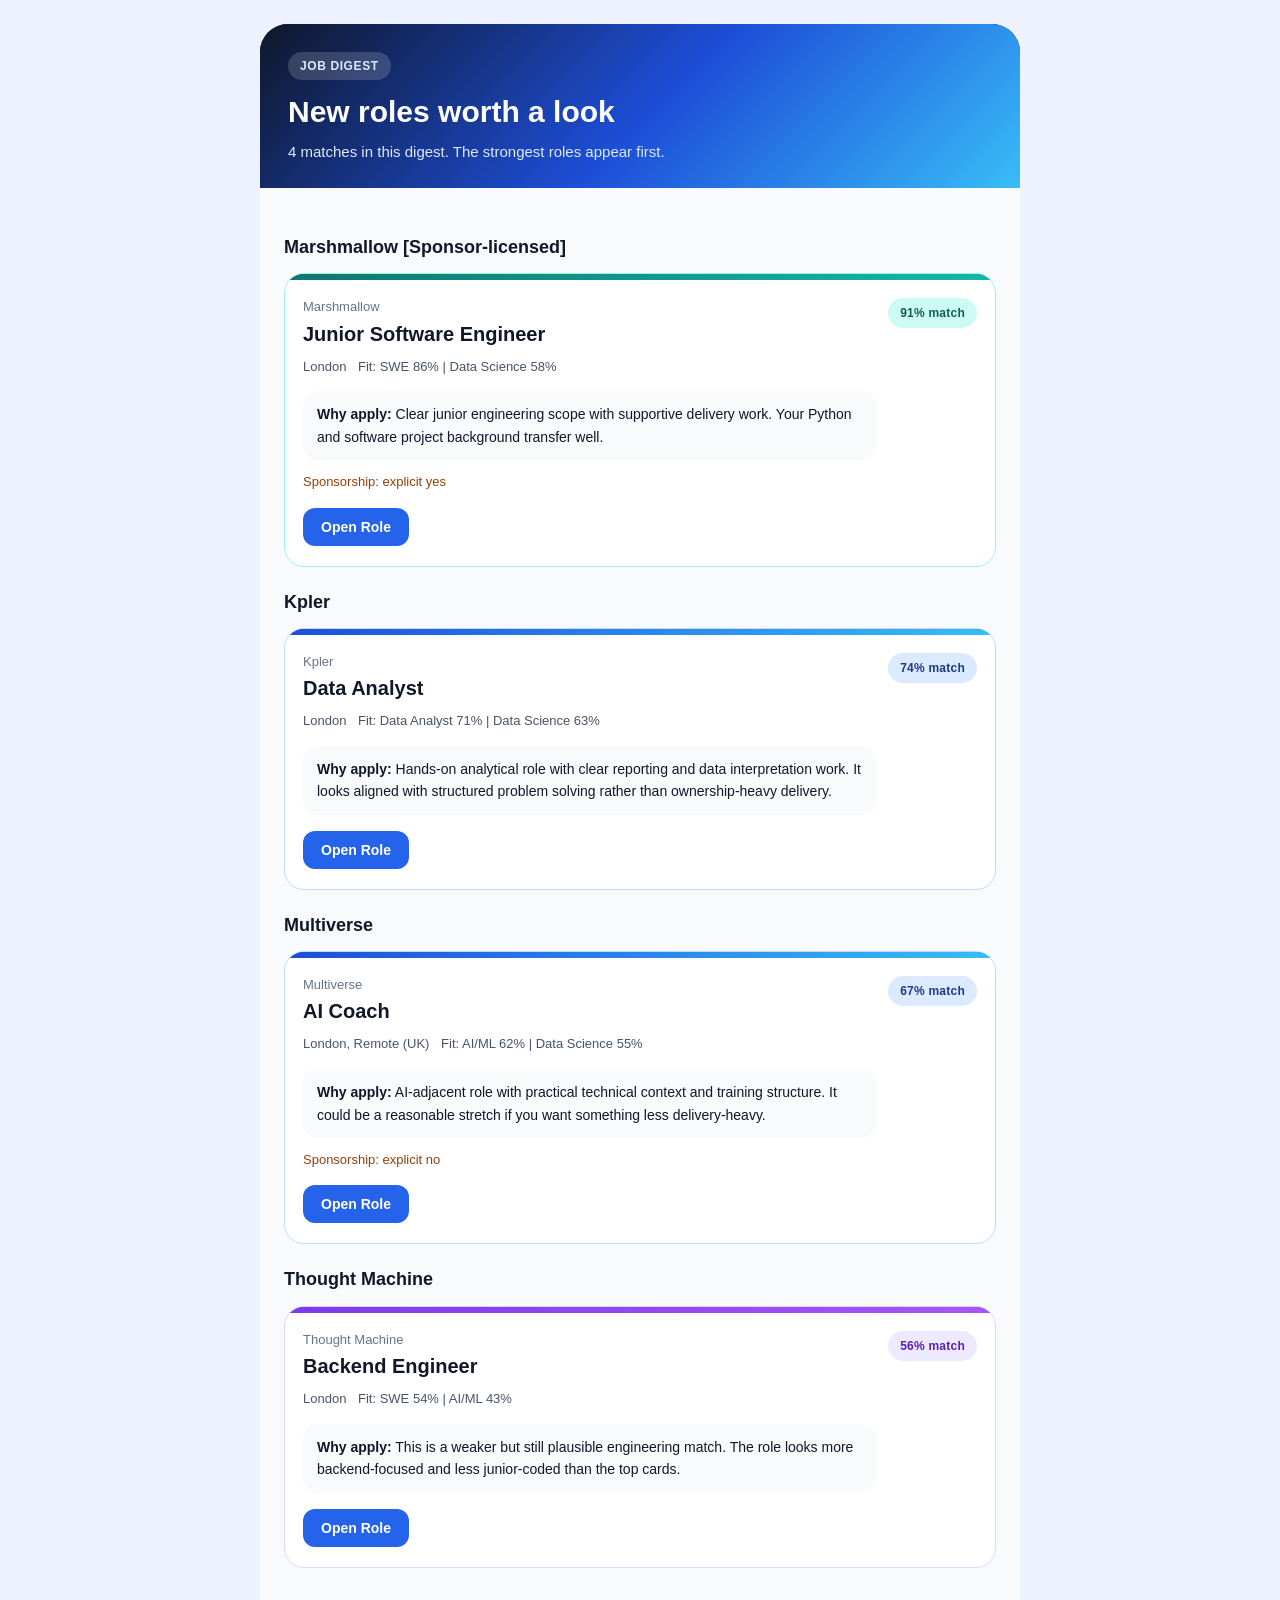
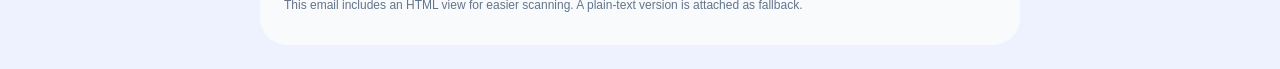
==== examples/digest_preview.html @ d687bc4c "Add local digest preview script and sample output" ====
<!DOCTYPE html><html lang="en"><body style="margin:0;padding:0;background:#eef2ff;font-family:Segoe UI,Arial,sans-serif;"><table role="presentation" width="100%" cellpadding="0" cellspacing="0" border="0" style="background:#eef2ff;"><tr><td align="center" style="padding:24px 12px;"><table role="presentation" width="100%" cellpadding="0" cellspacing="0" border="0" style="max-width:760px;background:#ffffff;border-radius:28px;overflow:hidden;"><tr><td style="padding:0;"><div style="padding:28px 28px 24px 28px;background:#0f172a;background-image:linear-gradient(135deg, #0f172a 0%, #1d4ed8 52%, #38bdf8 100%);"><div style="display:inline-block;padding:7px 12px;border-radius:999px;background:rgba(255,255,255,0.16);color:#dbeafe;font-size:12px;font-weight:700;letter-spacing:0.05em;text-transform:uppercase;">Job Digest</div><div style="margin-top:14px;font-size:30px;line-height:1.2;color:#ffffff;font-weight:800;">New roles worth a look</div><div style="margin-top:10px;font-size:15px;line-height:1.6;color:#dbeafe;">4 matches in this digest. The strongest roles appear first.</div></div></td></tr><tr><td style="padding:24px 24px 30px 24px;background:#f8fafc;"><div style="margin-top:24px;"><div style="font-size:18px;line-height:1.3;color:#0f172a;font-weight:800;">Marshmallow [Sponsor-licensed]</div><div style="margin-top:14px;background:#ffffff;border:1px solid #99f6e4;border-radius:20px;overflow:hidden;"><div style="height:6px;background:#0f766e;background-image:linear-gradient(135deg, #0f766e 0%, #14b8a6 100%);"></div><div style="padding:18px 18px 20px 18px;"><table role="presentation" width="100%" cellpadding="0" cellspacing="0" border="0"><tr><td style="vertical-align:top;padding-right:12px;"><div style="font-size:13px;color:#64748b;line-height:1.4;">Marshmallow</div><div style="margin-top:4px;font-size:20px;line-height:1.3;color:#0f172a;font-weight:700;">Junior Software Engineer</div><div style="margin-top:10px;color:#475569;font-size:13px;line-height:1.6;"><span style="display:inline-block;margin-right:8px;">London</span> <span style="display:inline-block;">Fit: SWE 86% | Data Science 58%</span></div><div style="margin-top:14px;padding:12px 14px;border-radius:14px;background:#f8fafc;color:#0f172a;font-size:14px;line-height:1.6;"><strong style="font-weight:700;">Why apply:</strong> Clear junior engineering scope with supportive delivery work. Your Python and software project background transfer well.</div><div style="margin-top:12px;color:#92400e;font-size:13px;line-height:1.5;">Sponsorship: explicit yes</div></td><td style="vertical-align:top;text-align:right;white-space:nowrap;"><div style="display:inline-block;padding:8px 12px;border-radius:999px;background:#ccfbf1;color:#115e59;font-size:12px;font-weight:700;letter-spacing:0.02em;">91% match</div></td></tr></table><div style="margin-top:16px;"><a href="https://example.com/marshmallow-junior-software-engineer" style="display:inline-block;padding:11px 18px;border-radius:12px;background:#2563eb;color:#ffffff;text-decoration:none;font-size:14px;font-weight:700;">Open Role</a></div></div></div></div><div style="margin-top:24px;"><div style="font-size:18px;line-height:1.3;color:#0f172a;font-weight:800;">Kpler</div><div style="margin-top:14px;background:#ffffff;border:1px solid #bfdbfe;border-radius:20px;overflow:hidden;"><div style="height:6px;background:#1d4ed8;background-image:linear-gradient(135deg, #1d4ed8 0%, #38bdf8 100%);"></div><div style="padding:18px 18px 20px 18px;"><table role="presentation" width="100%" cellpadding="0" cellspacing="0" border="0"><tr><td style="vertical-align:top;padding-right:12px;"><div style="font-size:13px;color:#64748b;line-height:1.4;">Kpler</div><div style="margin-top:4px;font-size:20px;line-height:1.3;color:#0f172a;font-weight:700;">Data Analyst</div><div style="margin-top:10px;color:#475569;font-size:13px;line-height:1.6;"><span style="display:inline-block;margin-right:8px;">London</span> <span style="display:inline-block;">Fit: Data Analyst 71% | Data Science 63%</span></div><div style="margin-top:14px;padding:12px 14px;border-radius:14px;background:#f8fafc;color:#0f172a;font-size:14px;line-height:1.6;"><strong style="font-weight:700;">Why apply:</strong> Hands-on analytical role with clear reporting and data interpretation work. It looks aligned with structured problem solving rather than ownership-heavy delivery.</div></td><td style="vertical-align:top;text-align:right;white-space:nowrap;"><div style="display:inline-block;padding:8px 12px;border-radius:999px;background:#dbeafe;color:#1e3a8a;font-size:12px;font-weight:700;letter-spacing:0.02em;">74% match</div></td></tr></table><div style="margin-top:16px;"><a href="https://example.com/kpler-data-analyst" style="display:inline-block;padding:11px 18px;border-radius:12px;background:#2563eb;color:#ffffff;text-decoration:none;font-size:14px;font-weight:700;">Open Role</a></div></div></div></div><div style="margin-top:24px;"><div style="font-size:18px;line-height:1.3;color:#0f172a;font-weight:800;">Multiverse</div><div style="margin-top:14px;background:#ffffff;border:1px solid #bfdbfe;border-radius:20px;overflow:hidden;"><div style="height:6px;background:#1d4ed8;background-image:linear-gradient(135deg, #1d4ed8 0%, #38bdf8 100%);"></div><div style="padding:18px 18px 20px 18px;"><table role="presentation" width="100%" cellpadding="0" cellspacing="0" border="0"><tr><td style="vertical-align:top;padding-right:12px;"><div style="font-size:13px;color:#64748b;line-height:1.4;">Multiverse</div><div style="margin-top:4px;font-size:20px;line-height:1.3;color:#0f172a;font-weight:700;">AI Coach</div><div style="margin-top:10px;color:#475569;font-size:13px;line-height:1.6;"><span style="display:inline-block;margin-right:8px;">London, Remote (UK)</span> <span style="display:inline-block;">Fit: AI/ML 62% | Data Science 55%</span></div><div style="margin-top:14px;padding:12px 14px;border-radius:14px;background:#f8fafc;color:#0f172a;font-size:14px;line-height:1.6;"><strong style="font-weight:700;">Why apply:</strong> AI-adjacent role with practical technical context and training structure. It could be a reasonable stretch if you want something less delivery-heavy.</div><div style="margin-top:12px;color:#92400e;font-size:13px;line-height:1.5;">Sponsorship: explicit no</div></td><td style="vertical-align:top;text-align:right;white-space:nowrap;"><div style="display:inline-block;padding:8px 12px;border-radius:999px;background:#dbeafe;color:#1e3a8a;font-size:12px;font-weight:700;letter-spacing:0.02em;">67% match</div></td></tr></table><div style="margin-top:16px;"><a href="https://example.com/multiverse-ai-coach" style="display:inline-block;padding:11px 18px;border-radius:12px;background:#2563eb;color:#ffffff;text-decoration:none;font-size:14px;font-weight:700;">Open Role</a></div></div></div></div><div style="margin-top:24px;"><div style="font-size:18px;line-height:1.3;color:#0f172a;font-weight:800;">Thought Machine</div><div style="margin-top:14px;background:#ffffff;border:1px solid #ddd6fe;border-radius:20px;overflow:hidden;"><div style="height:6px;background:#7c3aed;background-image:linear-gradient(135deg, #7c3aed 0%, #a855f7 100%);"></div><div style="padding:18px 18px 20px 18px;"><table role="presentation" width="100%" cellpadding="0" cellspacing="0" border="0"><tr><td style="vertical-align:top;padding-right:12px;"><div style="font-size:13px;color:#64748b;line-height:1.4;">Thought Machine</div><div style="margin-top:4px;font-size:20px;line-height:1.3;color:#0f172a;font-weight:700;">Backend Engineer</div><div style="margin-top:10px;color:#475569;font-size:13px;line-height:1.6;"><span style="display:inline-block;margin-right:8px;">London</span> <span style="display:inline-block;">Fit: SWE 54% | AI/ML 43%</span></div><div style="margin-top:14px;padding:12px 14px;border-radius:14px;background:#f8fafc;color:#0f172a;font-size:14px;line-height:1.6;"><strong style="font-weight:700;">Why apply:</strong> This is a weaker but still plausible engineering match. The role looks more backend-focused and less junior-coded than the top cards.</div></td><td style="vertical-align:top;text-align:right;white-space:nowrap;"><div style="display:inline-block;padding:8px 12px;border-radius:999px;background:#ede9fe;color:#5b21b6;font-size:12px;font-weight:700;letter-spacing:0.02em;">56% match</div></td></tr></table><div style="margin-top:16px;"><a href="https://example.com/thought-machine-backend-engineer" style="display:inline-block;padding:11px 18px;border-radius:12px;background:#2563eb;color:#ffffff;text-decoration:none;font-size:14px;font-weight:700;">Open Role</a></div></div></div></div><div style="margin-top:28px;font-size:12px;line-height:1.6;color:#64748b;">This email includes an HTML view for easier scanning. A plain-text version is attached as fallback.</div></td></tr></table></td></tr></table></body></html>
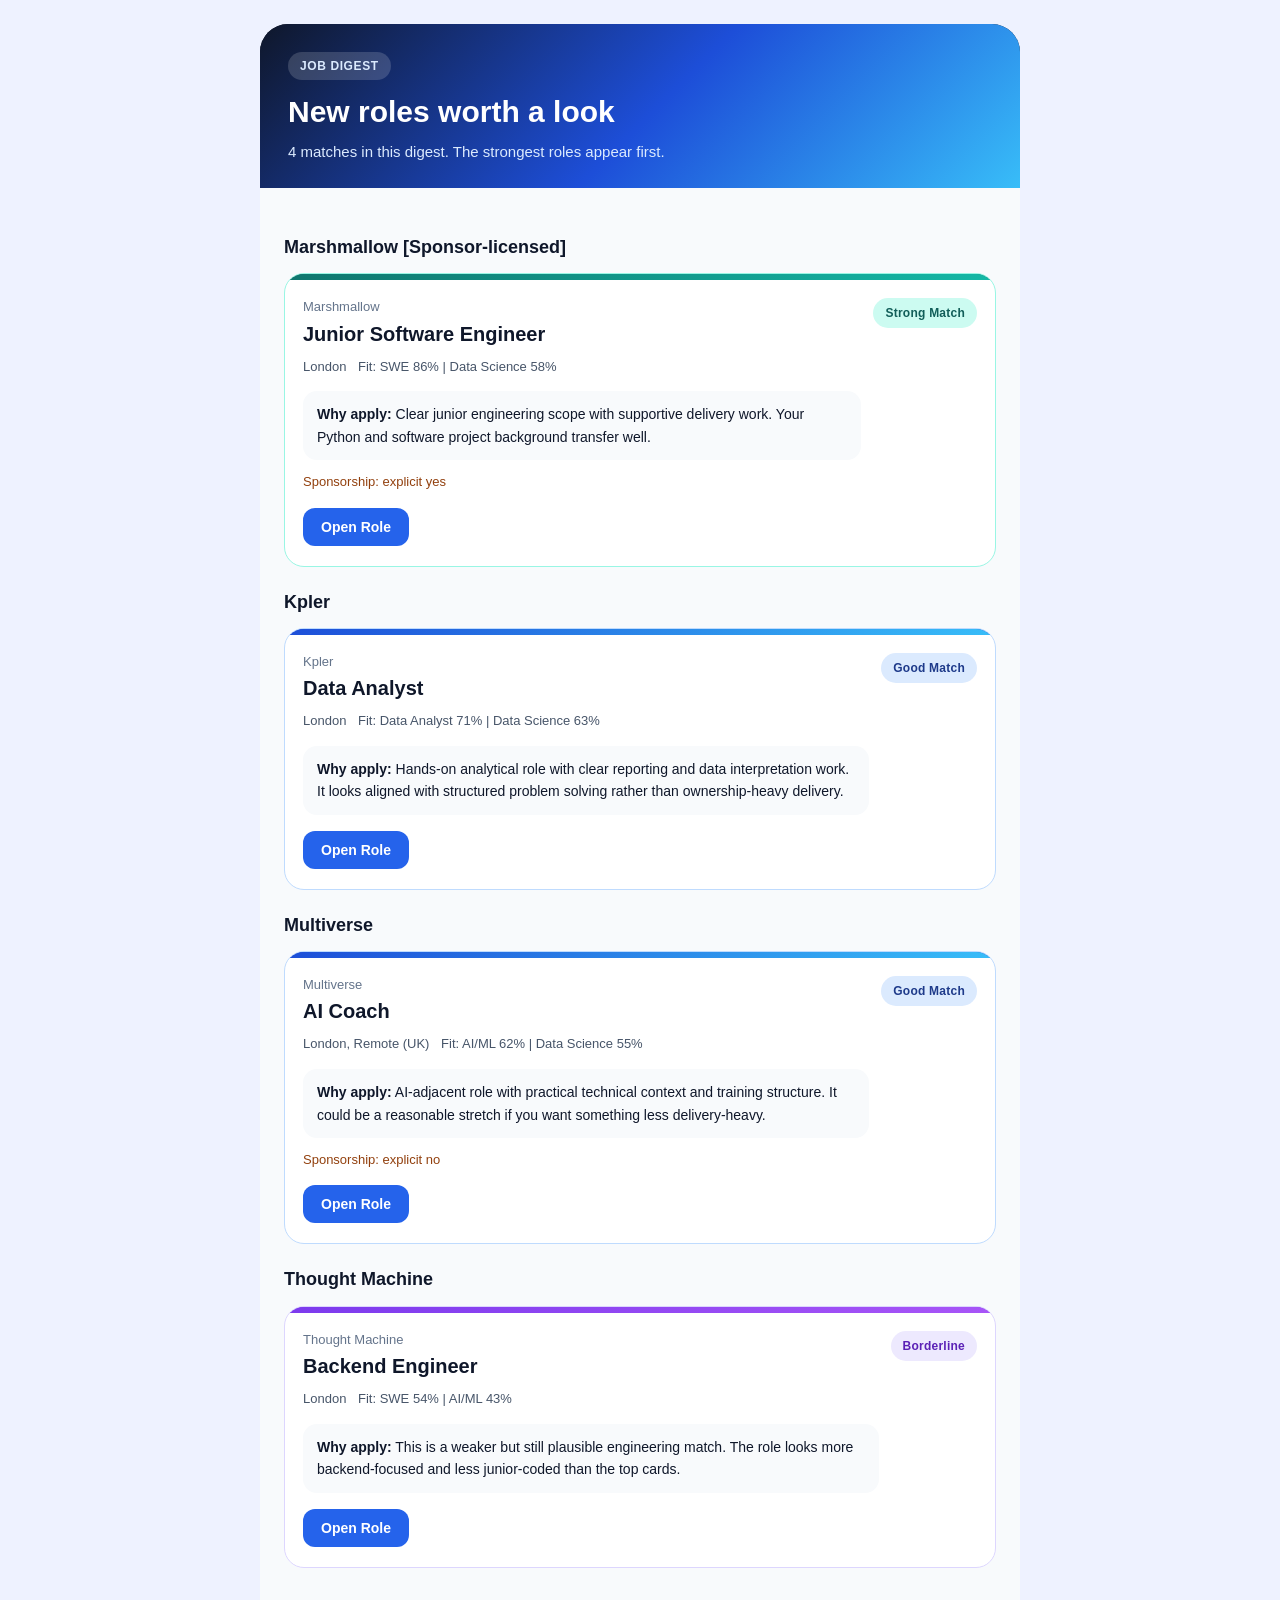
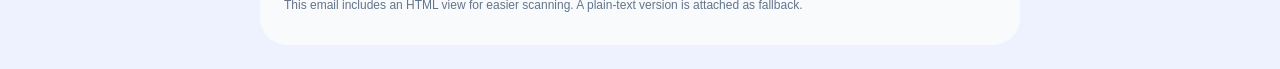
==== commit 2f60c1f0: "Replace HTML match percentages with qualitative labels" ====
--- a/examples/digest_preview.html
+++ b/examples/digest_preview.html
@@ -1 +1 @@
-<!DOCTYPE html><html lang="en"><body style="margin:0;padding:0;background:#eef2ff;font-family:Segoe UI,Arial,sans-serif;"><table role="presentation" width="100%" cellpadding="0" cellspacing="0" border="0" style="background:#eef2ff;"><tr><td align="center" style="padding:24px 12px;"><table role="presentation" width="100%" cellpadding="0" cellspacing="0" border="0" style="max-width:760px;background:#ffffff;border-radius:28px;overflow:hidden;"><tr><td style="padding:0;"><div style="padding:28px 28px 24px 28px;background:#0f172a;background-image:linear-gradient(135deg, #0f172a 0%, #1d4ed8 52%, #38bdf8 100%);"><div style="display:inline-block;padding:7px 12px;border-radius:999px;background:rgba(255,255,255,0.16);color:#dbeafe;font-size:12px;font-weight:700;letter-spacing:0.05em;text-transform:uppercase;">Job Digest</div><div style="margin-top:14px;font-size:30px;line-height:1.2;color:#ffffff;font-weight:800;">New roles worth a look</div><div style="margin-top:10px;font-size:15px;line-height:1.6;color:#dbeafe;">4 matches in this digest. The strongest roles appear first.</div></div></td></tr><tr><td style="padding:24px 24px 30px 24px;background:#f8fafc;"><div style="margin-top:24px;"><div style="font-size:18px;line-height:1.3;color:#0f172a;font-weight:800;">Marshmallow [Sponsor-licensed]</div><div style="margin-top:14px;background:#ffffff;border:1px solid #99f6e4;border-radius:20px;overflow:hidden;"><div style="height:6px;background:#0f766e;background-image:linear-gradient(135deg, #0f766e 0%, #14b8a6 100%);"></div><div style="padding:18px 18px 20px 18px;"><table role="presentation" width="100%" cellpadding="0" cellspacing="0" border="0"><tr><td style="vertical-align:top;padding-right:12px;"><div style="font-size:13px;color:#64748b;line-height:1.4;">Marshmallow</div><div style="margin-top:4px;font-size:20px;line-height:1.3;color:#0f172a;font-weight:700;">Junior Software Engineer</div><div style="margin-top:10px;color:#475569;font-size:13px;line-height:1.6;"><span style="display:inline-block;margin-right:8px;">London</span> <span style="display:inline-block;">Fit: SWE 86% | Data Science 58%</span></div><div style="margin-top:14px;padding:12px 14px;border-radius:14px;background:#f8fafc;color:#0f172a;font-size:14px;line-height:1.6;"><strong style="font-weight:700;">Why apply:</strong> Clear junior engineering scope with supportive delivery work. Your Python and software project background transfer well.</div><div style="margin-top:12px;color:#92400e;font-size:13px;line-height:1.5;">Sponsorship: explicit yes</div></td><td style="vertical-align:top;text-align:right;white-space:nowrap;"><div style="display:inline-block;padding:8px 12px;border-radius:999px;background:#ccfbf1;color:#115e59;font-size:12px;font-weight:700;letter-spacing:0.02em;">91% match</div></td></tr></table><div style="margin-top:16px;"><a href="https://example.com/marshmallow-junior-software-engineer" style="display:inline-block;padding:11px 18px;border-radius:12px;background:#2563eb;color:#ffffff;text-decoration:none;font-size:14px;font-weight:700;">Open Role</a></div></div></div></div><div style="margin-top:24px;"><div style="font-size:18px;line-height:1.3;color:#0f172a;font-weight:800;">Kpler</div><div style="margin-top:14px;background:#ffffff;border:1px solid #bfdbfe;border-radius:20px;overflow:hidden;"><div style="height:6px;background:#1d4ed8;background-image:linear-gradient(135deg, #1d4ed8 0%, #38bdf8 100%);"></div><div style="padding:18px 18px 20px 18px;"><table role="presentation" width="100%" cellpadding="0" cellspacing="0" border="0"><tr><td style="vertical-align:top;padding-right:12px;"><div style="font-size:13px;color:#64748b;line-height:1.4;">Kpler</div><div style="margin-top:4px;font-size:20px;line-height:1.3;color:#0f172a;font-weight:700;">Data Analyst</div><div style="margin-top:10px;color:#475569;font-size:13px;line-height:1.6;"><span style="display:inline-block;margin-right:8px;">London</span> <span style="display:inline-block;">Fit: Data Analyst 71% | Data Science 63%</span></div><div style="margin-top:14px;padding:12px 14px;border-radius:14px;background:#f8fafc;color:#0f172a;font-size:14px;line-height:1.6;"><strong style="font-weight:700;">Why apply:</strong> Hands-on analytical role with clear reporting and data interpretation work. It looks aligned with structured problem solving rather than ownership-heavy delivery.</div></td><td style="vertical-align:top;text-align:right;white-space:nowrap;"><div style="display:inline-block;padding:8px 12px;border-radius:999px;background:#dbeafe;color:#1e3a8a;font-size:12px;font-weight:700;letter-spacing:0.02em;">74% match</div></td></tr></table><div style="margin-top:16px;"><a href="https://example.com/kpler-data-analyst" style="display:inline-block;padding:11px 18px;border-radius:12px;background:#2563eb;color:#ffffff;text-decoration:none;font-size:14px;font-weight:700;">Open Role</a></div></div></div></div><div style="margin-top:24px;"><div style="font-size:18px;line-height:1.3;color:#0f172a;font-weight:800;">Multiverse</div><div style="margin-top:14px;background:#ffffff;border:1px solid #bfdbfe;border-radius:20px;overflow:hidden;"><div style="height:6px;background:#1d4ed8;background-image:linear-gradient(135deg, #1d4ed8 0%, #38bdf8 100%);"></div><div style="padding:18px 18px 20px 18px;"><table role="presentation" width="100%" cellpadding="0" cellspacing="0" border="0"><tr><td style="vertical-align:top;padding-right:12px;"><div style="font-size:13px;color:#64748b;line-height:1.4;">Multiverse</div><div style="margin-top:4px;font-size:20px;line-height:1.3;color:#0f172a;font-weight:700;">AI Coach</div><div style="margin-top:10px;color:#475569;font-size:13px;line-height:1.6;"><span style="display:inline-block;margin-right:8px;">London, Remote (UK)</span> <span style="display:inline-block;">Fit: AI/ML 62% | Data Science 55%</span></div><div style="margin-top:14px;padding:12px 14px;border-radius:14px;background:#f8fafc;color:#0f172a;font-size:14px;line-height:1.6;"><strong style="font-weight:700;">Why apply:</strong> AI-adjacent role with practical technical context and training structure. It could be a reasonable stretch if you want something less delivery-heavy.</div><div style="margin-top:12px;color:#92400e;font-size:13px;line-height:1.5;">Sponsorship: explicit no</div></td><td style="vertical-align:top;text-align:right;white-space:nowrap;"><div style="display:inline-block;padding:8px 12px;border-radius:999px;background:#dbeafe;color:#1e3a8a;font-size:12px;font-weight:700;letter-spacing:0.02em;">67% match</div></td></tr></table><div style="margin-top:16px;"><a href="https://example.com/multiverse-ai-coach" style="display:inline-block;padding:11px 18px;border-radius:12px;background:#2563eb;color:#ffffff;text-decoration:none;font-size:14px;font-weight:700;">Open Role</a></div></div></div></div><div style="margin-top:24px;"><div style="font-size:18px;line-height:1.3;color:#0f172a;font-weight:800;">Thought Machine</div><div style="margin-top:14px;background:#ffffff;border:1px solid #ddd6fe;border-radius:20px;overflow:hidden;"><div style="height:6px;background:#7c3aed;background-image:linear-gradient(135deg, #7c3aed 0%, #a855f7 100%);"></div><div style="padding:18px 18px 20px 18px;"><table role="presentation" width="100%" cellpadding="0" cellspacing="0" border="0"><tr><td style="vertical-align:top;padding-right:12px;"><div style="font-size:13px;color:#64748b;line-height:1.4;">Thought Machine</div><div style="margin-top:4px;font-size:20px;line-height:1.3;color:#0f172a;font-weight:700;">Backend Engineer</div><div style="margin-top:10px;color:#475569;font-size:13px;line-height:1.6;"><span style="display:inline-block;margin-right:8px;">London</span> <span style="display:inline-block;">Fit: SWE 54% | AI/ML 43%</span></div><div style="margin-top:14px;padding:12px 14px;border-radius:14px;background:#f8fafc;color:#0f172a;font-size:14px;line-height:1.6;"><strong style="font-weight:700;">Why apply:</strong> This is a weaker but still plausible engineering match. The role looks more backend-focused and less junior-coded than the top cards.</div></td><td style="vertical-align:top;text-align:right;white-space:nowrap;"><div style="display:inline-block;padding:8px 12px;border-radius:999px;background:#ede9fe;color:#5b21b6;font-size:12px;font-weight:700;letter-spacing:0.02em;">56% match</div></td></tr></table><div style="margin-top:16px;"><a href="https://example.com/thought-machine-backend-engineer" style="display:inline-block;padding:11px 18px;border-radius:12px;background:#2563eb;color:#ffffff;text-decoration:none;font-size:14px;font-weight:700;">Open Role</a></div></div></div></div><div style="margin-top:28px;font-size:12px;line-height:1.6;color:#64748b;">This email includes an HTML view for easier scanning. A plain-text version is attached as fallback.</div></td></tr></table></td></tr></table></body></html>+<!DOCTYPE html><html lang="en"><body style="margin:0;padding:0;background:#eef2ff;font-family:Segoe UI,Arial,sans-serif;"><table role="presentation" width="100%" cellpadding="0" cellspacing="0" border="0" style="background:#eef2ff;"><tr><td align="center" style="padding:24px 12px;"><table role="presentation" width="100%" cellpadding="0" cellspacing="0" border="0" style="max-width:760px;background:#ffffff;border-radius:28px;overflow:hidden;"><tr><td style="padding:0;"><div style="padding:28px 28px 24px 28px;background:#0f172a;background-image:linear-gradient(135deg, #0f172a 0%, #1d4ed8 52%, #38bdf8 100%);"><div style="display:inline-block;padding:7px 12px;border-radius:999px;background:rgba(255,255,255,0.16);color:#dbeafe;font-size:12px;font-weight:700;letter-spacing:0.05em;text-transform:uppercase;">Job Digest</div><div style="margin-top:14px;font-size:30px;line-height:1.2;color:#ffffff;font-weight:800;">New roles worth a look</div><div style="margin-top:10px;font-size:15px;line-height:1.6;color:#dbeafe;">4 matches in this digest. The strongest roles appear first.</div></div></td></tr><tr><td style="padding:24px 24px 30px 24px;background:#f8fafc;"><div style="margin-top:24px;"><div style="font-size:18px;line-height:1.3;color:#0f172a;font-weight:800;">Marshmallow [Sponsor-licensed]</div><div style="margin-top:14px;background:#ffffff;border:1px solid #99f6e4;border-radius:20px;overflow:hidden;"><div style="height:6px;background:#0f766e;background-image:linear-gradient(135deg, #0f766e 0%, #14b8a6 100%);"></div><div style="padding:18px 18px 20px 18px;"><table role="presentation" width="100%" cellpadding="0" cellspacing="0" border="0"><tr><td style="vertical-align:top;padding-right:12px;"><div style="font-size:13px;color:#64748b;line-height:1.4;">Marshmallow</div><div style="margin-top:4px;font-size:20px;line-height:1.3;color:#0f172a;font-weight:700;">Junior Software Engineer</div><div style="margin-top:10px;color:#475569;font-size:13px;line-height:1.6;"><span style="display:inline-block;margin-right:8px;">London</span> <span style="display:inline-block;">Fit: SWE 86% | Data Science 58%</span></div><div style="margin-top:14px;padding:12px 14px;border-radius:14px;background:#f8fafc;color:#0f172a;font-size:14px;line-height:1.6;"><strong style="font-weight:700;">Why apply:</strong> Clear junior engineering scope with supportive delivery work. Your Python and software project background transfer well.</div><div style="margin-top:12px;color:#92400e;font-size:13px;line-height:1.5;">Sponsorship: explicit yes</div></td><td style="vertical-align:top;text-align:right;white-space:nowrap;"><div style="display:inline-block;padding:8px 12px;border-radius:999px;background:#ccfbf1;color:#115e59;font-size:12px;font-weight:700;letter-spacing:0.02em;">Strong Match</div></td></tr></table><div style="margin-top:16px;"><a href="https://example.com/marshmallow-junior-software-engineer" style="display:inline-block;padding:11px 18px;border-radius:12px;background:#2563eb;color:#ffffff;text-decoration:none;font-size:14px;font-weight:700;">Open Role</a></div></div></div></div><div style="margin-top:24px;"><div style="font-size:18px;line-height:1.3;color:#0f172a;font-weight:800;">Kpler</div><div style="margin-top:14px;background:#ffffff;border:1px solid #bfdbfe;border-radius:20px;overflow:hidden;"><div style="height:6px;background:#1d4ed8;background-image:linear-gradient(135deg, #1d4ed8 0%, #38bdf8 100%);"></div><div style="padding:18px 18px 20px 18px;"><table role="presentation" width="100%" cellpadding="0" cellspacing="0" border="0"><tr><td style="vertical-align:top;padding-right:12px;"><div style="font-size:13px;color:#64748b;line-height:1.4;">Kpler</div><div style="margin-top:4px;font-size:20px;line-height:1.3;color:#0f172a;font-weight:700;">Data Analyst</div><div style="margin-top:10px;color:#475569;font-size:13px;line-height:1.6;"><span style="display:inline-block;margin-right:8px;">London</span> <span style="display:inline-block;">Fit: Data Analyst 71% | Data Science 63%</span></div><div style="margin-top:14px;padding:12px 14px;border-radius:14px;background:#f8fafc;color:#0f172a;font-size:14px;line-height:1.6;"><strong style="font-weight:700;">Why apply:</strong> Hands-on analytical role with clear reporting and data interpretation work. It looks aligned with structured problem solving rather than ownership-heavy delivery.</div></td><td style="vertical-align:top;text-align:right;white-space:nowrap;"><div style="display:inline-block;padding:8px 12px;border-radius:999px;background:#dbeafe;color:#1e3a8a;font-size:12px;font-weight:700;letter-spacing:0.02em;">Good Match</div></td></tr></table><div style="margin-top:16px;"><a href="https://example.com/kpler-data-analyst" style="display:inline-block;padding:11px 18px;border-radius:12px;background:#2563eb;color:#ffffff;text-decoration:none;font-size:14px;font-weight:700;">Open Role</a></div></div></div></div><div style="margin-top:24px;"><div style="font-size:18px;line-height:1.3;color:#0f172a;font-weight:800;">Multiverse</div><div style="margin-top:14px;background:#ffffff;border:1px solid #bfdbfe;border-radius:20px;overflow:hidden;"><div style="height:6px;background:#1d4ed8;background-image:linear-gradient(135deg, #1d4ed8 0%, #38bdf8 100%);"></div><div style="padding:18px 18px 20px 18px;"><table role="presentation" width="100%" cellpadding="0" cellspacing="0" border="0"><tr><td style="vertical-align:top;padding-right:12px;"><div style="font-size:13px;color:#64748b;line-height:1.4;">Multiverse</div><div style="margin-top:4px;font-size:20px;line-height:1.3;color:#0f172a;font-weight:700;">AI Coach</div><div style="margin-top:10px;color:#475569;font-size:13px;line-height:1.6;"><span style="display:inline-block;margin-right:8px;">London, Remote (UK)</span> <span style="display:inline-block;">Fit: AI/ML 62% | Data Science 55%</span></div><div style="margin-top:14px;padding:12px 14px;border-radius:14px;background:#f8fafc;color:#0f172a;font-size:14px;line-height:1.6;"><strong style="font-weight:700;">Why apply:</strong> AI-adjacent role with practical technical context and training structure. It could be a reasonable stretch if you want something less delivery-heavy.</div><div style="margin-top:12px;color:#92400e;font-size:13px;line-height:1.5;">Sponsorship: explicit no</div></td><td style="vertical-align:top;text-align:right;white-space:nowrap;"><div style="display:inline-block;padding:8px 12px;border-radius:999px;background:#dbeafe;color:#1e3a8a;font-size:12px;font-weight:700;letter-spacing:0.02em;">Good Match</div></td></tr></table><div style="margin-top:16px;"><a href="https://example.com/multiverse-ai-coach" style="display:inline-block;padding:11px 18px;border-radius:12px;background:#2563eb;color:#ffffff;text-decoration:none;font-size:14px;font-weight:700;">Open Role</a></div></div></div></div><div style="margin-top:24px;"><div style="font-size:18px;line-height:1.3;color:#0f172a;font-weight:800;">Thought Machine</div><div style="margin-top:14px;background:#ffffff;border:1px solid #ddd6fe;border-radius:20px;overflow:hidden;"><div style="height:6px;background:#7c3aed;background-image:linear-gradient(135deg, #7c3aed 0%, #a855f7 100%);"></div><div style="padding:18px 18px 20px 18px;"><table role="presentation" width="100%" cellpadding="0" cellspacing="0" border="0"><tr><td style="vertical-align:top;padding-right:12px;"><div style="font-size:13px;color:#64748b;line-height:1.4;">Thought Machine</div><div style="margin-top:4px;font-size:20px;line-height:1.3;color:#0f172a;font-weight:700;">Backend Engineer</div><div style="margin-top:10px;color:#475569;font-size:13px;line-height:1.6;"><span style="display:inline-block;margin-right:8px;">London</span> <span style="display:inline-block;">Fit: SWE 54% | AI/ML 43%</span></div><div style="margin-top:14px;padding:12px 14px;border-radius:14px;background:#f8fafc;color:#0f172a;font-size:14px;line-height:1.6;"><strong style="font-weight:700;">Why apply:</strong> This is a weaker but still plausible engineering match. The role looks more backend-focused and less junior-coded than the top cards.</div></td><td style="vertical-align:top;text-align:right;white-space:nowrap;"><div style="display:inline-block;padding:8px 12px;border-radius:999px;background:#ede9fe;color:#5b21b6;font-size:12px;font-weight:700;letter-spacing:0.02em;">Borderline</div></td></tr></table><div style="margin-top:16px;"><a href="https://example.com/thought-machine-backend-engineer" style="display:inline-block;padding:11px 18px;border-radius:12px;background:#2563eb;color:#ffffff;text-decoration:none;font-size:14px;font-weight:700;">Open Role</a></div></div></div></div><div style="margin-top:28px;font-size:12px;line-height:1.6;color:#64748b;">This email includes an HTML view for easier scanning. A plain-text version is attached as fallback.</div></td></tr></table></td></tr></table></body></html>
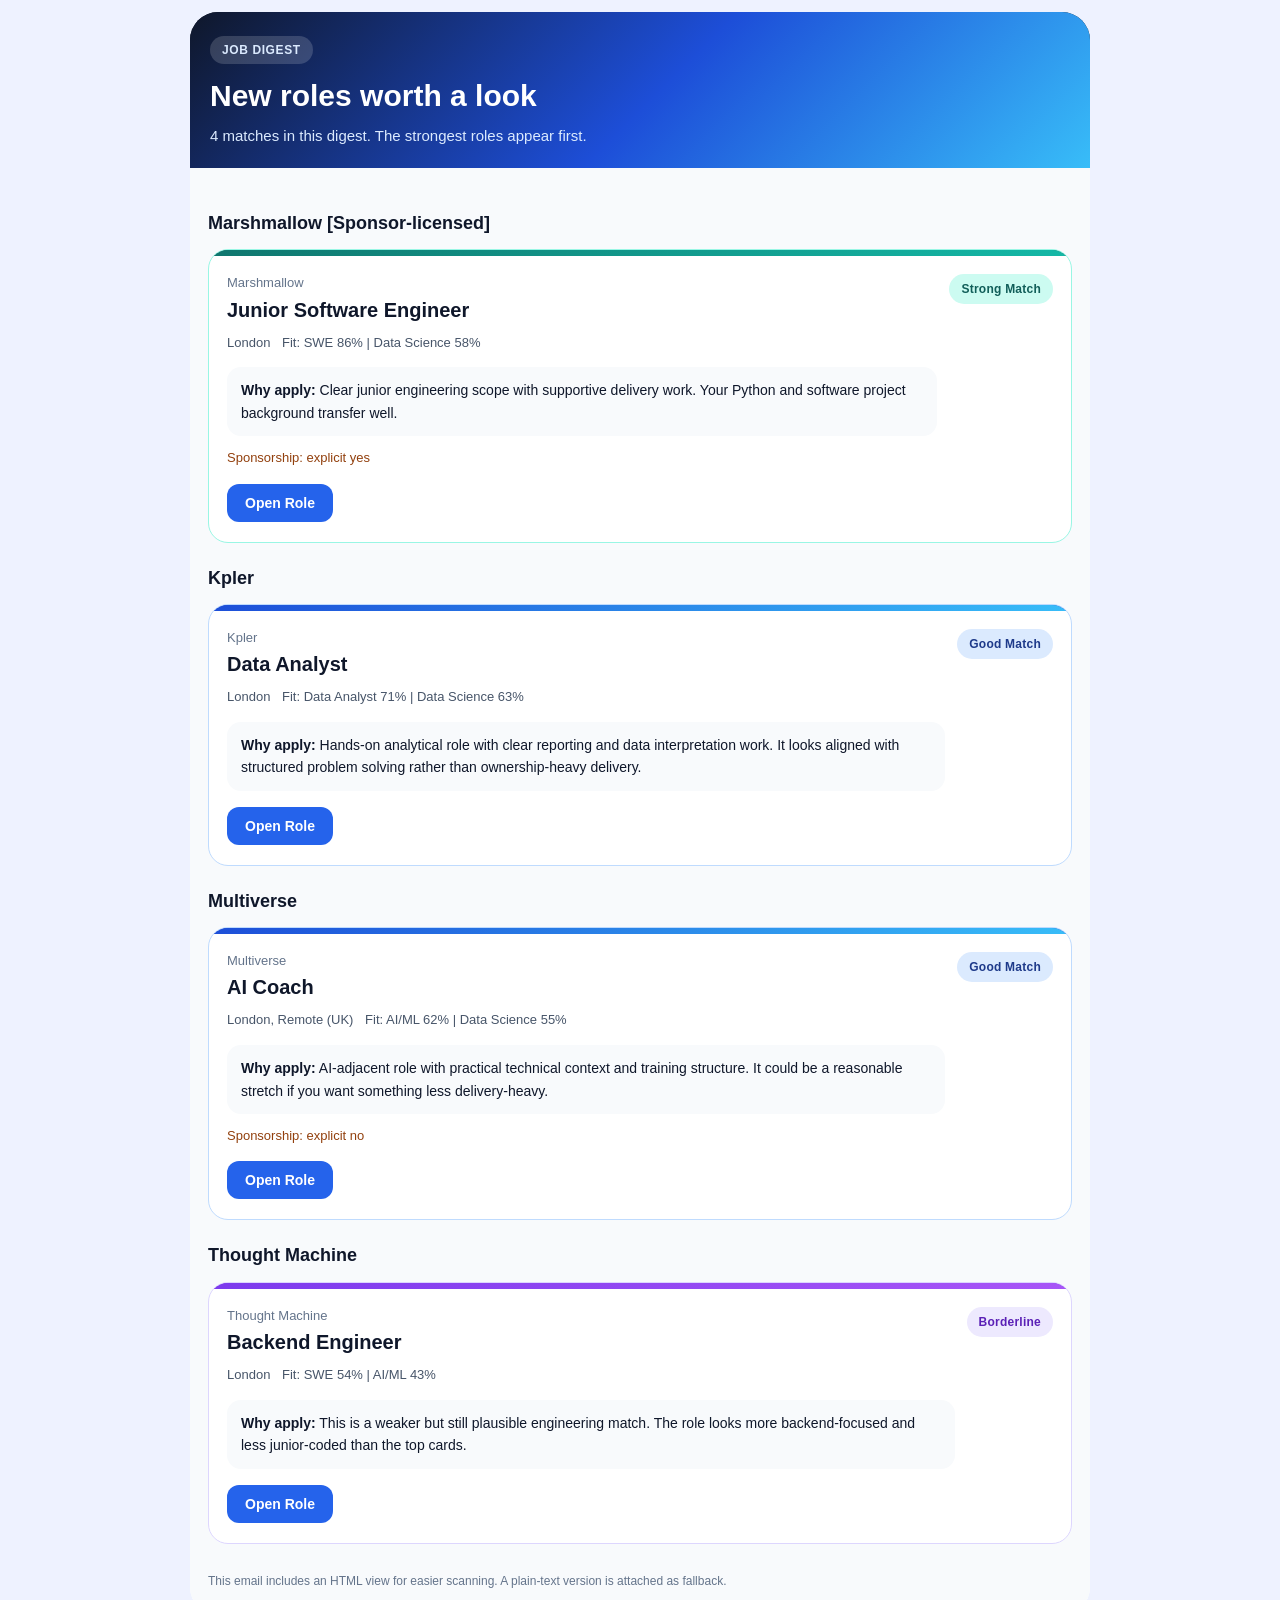
==== commit c7696e09: "move modules out of root" ====
--- a/examples/digest_preview.html
+++ b/examples/digest_preview.html
@@ -1 +1 @@
-<!DOCTYPE html><html lang="en"><body style="margin:0;padding:0;background:#eef2ff;font-family:Segoe UI,Arial,sans-serif;"><table role="presentation" width="100%" cellpadding="0" cellspacing="0" border="0" style="background:#eef2ff;"><tr><td align="center" style="padding:24px 12px;"><table role="presentation" width="100%" cellpadding="0" cellspacing="0" border="0" style="max-width:760px;background:#ffffff;border-radius:28px;overflow:hidden;"><tr><td style="padding:0;"><div style="padding:28px 28px 24px 28px;background:#0f172a;background-image:linear-gradient(135deg, #0f172a 0%, #1d4ed8 52%, #38bdf8 100%);"><div style="display:inline-block;padding:7px 12px;border-radius:999px;background:rgba(255,255,255,0.16);color:#dbeafe;font-size:12px;font-weight:700;letter-spacing:0.05em;text-transform:uppercase;">Job Digest</div><div style="margin-top:14px;font-size:30px;line-height:1.2;color:#ffffff;font-weight:800;">New roles worth a look</div><div style="margin-top:10px;font-size:15px;line-height:1.6;color:#dbeafe;">4 matches in this digest. The strongest roles appear first.</div></div></td></tr><tr><td style="padding:24px 24px 30px 24px;background:#f8fafc;"><div style="margin-top:24px;"><div style="font-size:18px;line-height:1.3;color:#0f172a;font-weight:800;">Marshmallow [Sponsor-licensed]</div><div style="margin-top:14px;background:#ffffff;border:1px solid #99f6e4;border-radius:20px;overflow:hidden;"><div style="height:6px;background:#0f766e;background-image:linear-gradient(135deg, #0f766e 0%, #14b8a6 100%);"></div><div style="padding:18px 18px 20px 18px;"><table role="presentation" width="100%" cellpadding="0" cellspacing="0" border="0"><tr><td style="vertical-align:top;padding-right:12px;"><div style="font-size:13px;color:#64748b;line-height:1.4;">Marshmallow</div><div style="margin-top:4px;font-size:20px;line-height:1.3;color:#0f172a;font-weight:700;">Junior Software Engineer</div><div style="margin-top:10px;color:#475569;font-size:13px;line-height:1.6;"><span style="display:inline-block;margin-right:8px;">London</span> <span style="display:inline-block;">Fit: SWE 86% | Data Science 58%</span></div><div style="margin-top:14px;padding:12px 14px;border-radius:14px;background:#f8fafc;color:#0f172a;font-size:14px;line-height:1.6;"><strong style="font-weight:700;">Why apply:</strong> Clear junior engineering scope with supportive delivery work. Your Python and software project background transfer well.</div><div style="margin-top:12px;color:#92400e;font-size:13px;line-height:1.5;">Sponsorship: explicit yes</div></td><td style="vertical-align:top;text-align:right;white-space:nowrap;"><div style="display:inline-block;padding:8px 12px;border-radius:999px;background:#ccfbf1;color:#115e59;font-size:12px;font-weight:700;letter-spacing:0.02em;">Strong Match</div></td></tr></table><div style="margin-top:16px;"><a href="https://example.com/marshmallow-junior-software-engineer" style="display:inline-block;padding:11px 18px;border-radius:12px;background:#2563eb;color:#ffffff;text-decoration:none;font-size:14px;font-weight:700;">Open Role</a></div></div></div></div><div style="margin-top:24px;"><div style="font-size:18px;line-height:1.3;color:#0f172a;font-weight:800;">Kpler</div><div style="margin-top:14px;background:#ffffff;border:1px solid #bfdbfe;border-radius:20px;overflow:hidden;"><div style="height:6px;background:#1d4ed8;background-image:linear-gradient(135deg, #1d4ed8 0%, #38bdf8 100%);"></div><div style="padding:18px 18px 20px 18px;"><table role="presentation" width="100%" cellpadding="0" cellspacing="0" border="0"><tr><td style="vertical-align:top;padding-right:12px;"><div style="font-size:13px;color:#64748b;line-height:1.4;">Kpler</div><div style="margin-top:4px;font-size:20px;line-height:1.3;color:#0f172a;font-weight:700;">Data Analyst</div><div style="margin-top:10px;color:#475569;font-size:13px;line-height:1.6;"><span style="display:inline-block;margin-right:8px;">London</span> <span style="display:inline-block;">Fit: Data Analyst 71% | Data Science 63%</span></div><div style="margin-top:14px;padding:12px 14px;border-radius:14px;background:#f8fafc;color:#0f172a;font-size:14px;line-height:1.6;"><strong style="font-weight:700;">Why apply:</strong> Hands-on analytical role with clear reporting and data interpretation work. It looks aligned with structured problem solving rather than ownership-heavy delivery.</div></td><td style="vertical-align:top;text-align:right;white-space:nowrap;"><div style="display:inline-block;padding:8px 12px;border-radius:999px;background:#dbeafe;color:#1e3a8a;font-size:12px;font-weight:700;letter-spacing:0.02em;">Good Match</div></td></tr></table><div style="margin-top:16px;"><a href="https://example.com/kpler-data-analyst" style="display:inline-block;padding:11px 18px;border-radius:12px;background:#2563eb;color:#ffffff;text-decoration:none;font-size:14px;font-weight:700;">Open Role</a></div></div></div></div><div style="margin-top:24px;"><div style="font-size:18px;line-height:1.3;color:#0f172a;font-weight:800;">Multiverse</div><div style="margin-top:14px;background:#ffffff;border:1px solid #bfdbfe;border-radius:20px;overflow:hidden;"><div style="height:6px;background:#1d4ed8;background-image:linear-gradient(135deg, #1d4ed8 0%, #38bdf8 100%);"></div><div style="padding:18px 18px 20px 18px;"><table role="presentation" width="100%" cellpadding="0" cellspacing="0" border="0"><tr><td style="vertical-align:top;padding-right:12px;"><div style="font-size:13px;color:#64748b;line-height:1.4;">Multiverse</div><div style="margin-top:4px;font-size:20px;line-height:1.3;color:#0f172a;font-weight:700;">AI Coach</div><div style="margin-top:10px;color:#475569;font-size:13px;line-height:1.6;"><span style="display:inline-block;margin-right:8px;">London, Remote (UK)</span> <span style="display:inline-block;">Fit: AI/ML 62% | Data Science 55%</span></div><div style="margin-top:14px;padding:12px 14px;border-radius:14px;background:#f8fafc;color:#0f172a;font-size:14px;line-height:1.6;"><strong style="font-weight:700;">Why apply:</strong> AI-adjacent role with practical technical context and training structure. It could be a reasonable stretch if you want something less delivery-heavy.</div><div style="margin-top:12px;color:#92400e;font-size:13px;line-height:1.5;">Sponsorship: explicit no</div></td><td style="vertical-align:top;text-align:right;white-space:nowrap;"><div style="display:inline-block;padding:8px 12px;border-radius:999px;background:#dbeafe;color:#1e3a8a;font-size:12px;font-weight:700;letter-spacing:0.02em;">Good Match</div></td></tr></table><div style="margin-top:16px;"><a href="https://example.com/multiverse-ai-coach" style="display:inline-block;padding:11px 18px;border-radius:12px;background:#2563eb;color:#ffffff;text-decoration:none;font-size:14px;font-weight:700;">Open Role</a></div></div></div></div><div style="margin-top:24px;"><div style="font-size:18px;line-height:1.3;color:#0f172a;font-weight:800;">Thought Machine</div><div style="margin-top:14px;background:#ffffff;border:1px solid #ddd6fe;border-radius:20px;overflow:hidden;"><div style="height:6px;background:#7c3aed;background-image:linear-gradient(135deg, #7c3aed 0%, #a855f7 100%);"></div><div style="padding:18px 18px 20px 18px;"><table role="presentation" width="100%" cellpadding="0" cellspacing="0" border="0"><tr><td style="vertical-align:top;padding-right:12px;"><div style="font-size:13px;color:#64748b;line-height:1.4;">Thought Machine</div><div style="margin-top:4px;font-size:20px;line-height:1.3;color:#0f172a;font-weight:700;">Backend Engineer</div><div style="margin-top:10px;color:#475569;font-size:13px;line-height:1.6;"><span style="display:inline-block;margin-right:8px;">London</span> <span style="display:inline-block;">Fit: SWE 54% | AI/ML 43%</span></div><div style="margin-top:14px;padding:12px 14px;border-radius:14px;background:#f8fafc;color:#0f172a;font-size:14px;line-height:1.6;"><strong style="font-weight:700;">Why apply:</strong> This is a weaker but still plausible engineering match. The role looks more backend-focused and less junior-coded than the top cards.</div></td><td style="vertical-align:top;text-align:right;white-space:nowrap;"><div style="display:inline-block;padding:8px 12px;border-radius:999px;background:#ede9fe;color:#5b21b6;font-size:12px;font-weight:700;letter-spacing:0.02em;">Borderline</div></td></tr></table><div style="margin-top:16px;"><a href="https://example.com/thought-machine-backend-engineer" style="display:inline-block;padding:11px 18px;border-radius:12px;background:#2563eb;color:#ffffff;text-decoration:none;font-size:14px;font-weight:700;">Open Role</a></div></div></div></div><div style="margin-top:28px;font-size:12px;line-height:1.6;color:#64748b;">This email includes an HTML view for easier scanning. A plain-text version is attached as fallback.</div></td></tr></table></td></tr></table></body></html>+<!DOCTYPE html><html lang="en"><head><meta charset="utf-8"><meta name="viewport" content="width=device-width, initial-scale=1.0"><style>@media screen and (max-width: 640px) {.email-shell-pad { padding: 0 !important; }.email-shell { width: 100% !important; max-width: 100% !important; border-radius: 0 !important; }.email-hero { padding: 20px 16px 18px 16px !important; }.email-hero-title { font-size: 28px !important; }.email-content { padding: 16px 12px 18px 12px !important; }.job-card { border-radius: 18px !important; }.job-card-body { padding: 14px 14px 16px 14px !important; }.job-card-layout, .job-card-layout tbody, .job-card-layout tr, .job-card-content, .job-card-badge-cell { display: block !important; width: 100% !important; }.job-card-content { padding-right: 0 !important; }.job-card-badge-cell { padding-top: 12px !important; text-align: left !important; white-space: normal !important; }.job-card-meta span { display: block !important; margin-right: 0 !important; }.job-card-why { padding: 10px 12px !important; }}</style></head><body style="margin:0;padding:0;background:#eef2ff;font-family:Segoe UI,Arial,sans-serif;"><table role="presentation" width="100%" cellpadding="0" cellspacing="0" border="0" style="background:#eef2ff;"><tr><td class="email-shell-pad" align="center" style="padding:12px 6px;"><table class="email-shell" role="presentation" width="100%" cellpadding="0" cellspacing="0" border="0" style="max-width:900px;background:#ffffff;border-radius:28px;overflow:hidden;"><tr><td style="padding:0;"><div class="email-hero" style="padding:24px 20px 20px 20px;background:#0f172a;background-image:linear-gradient(135deg, #0f172a 0%, #1d4ed8 52%, #38bdf8 100%);"><div style="display:inline-block;padding:7px 12px;border-radius:999px;background:rgba(255,255,255,0.16);color:#dbeafe;font-size:12px;font-weight:700;letter-spacing:0.05em;text-transform:uppercase;">Job Digest</div><div class="email-hero-title" style="margin-top:14px;font-size:30px;line-height:1.2;color:#ffffff;font-weight:800;">New roles worth a look</div><div style="margin-top:10px;font-size:15px;line-height:1.6;color:#dbeafe;">4 matches in this digest. The strongest roles appear first.</div></div></td></tr><tr><td class="email-content" style="padding:20px 18px 24px 18px;background:#f8fafc;"><div style="margin-top:24px;"><div style="font-size:18px;line-height:1.3;color:#0f172a;font-weight:800;">Marshmallow [Sponsor-licensed]</div><div class="job-card" style="margin-top:14px;background:#ffffff;border:1px solid #99f6e4;border-radius:20px;overflow:hidden;"><div style="height:6px;background:#0f766e;background-image:linear-gradient(135deg, #0f766e 0%, #14b8a6 100%);"></div><div class="job-card-body" style="padding:18px 18px 20px 18px;"><table class="job-card-layout" role="presentation" width="100%" cellpadding="0" cellspacing="0" border="0"><tr><td class="job-card-content" style="vertical-align:top;padding-right:12px;"><div style="font-size:13px;color:#64748b;line-height:1.4;">Marshmallow</div><div style="margin-top:4px;font-size:20px;line-height:1.3;color:#0f172a;font-weight:700;">Junior Software Engineer</div><div class="job-card-meta" style="margin-top:10px;color:#475569;font-size:13px;line-height:1.6;"><span style="display:inline-block;margin-right:8px;">London</span> <span style="display:inline-block;">Fit: SWE 86% | Data Science 58%</span></div><div class="job-card-why" style="margin-top:14px;padding:12px 14px;border-radius:14px;background:#f8fafc;color:#0f172a;font-size:14px;line-height:1.6;"><strong style="font-weight:700;">Why apply:</strong> Clear junior engineering scope with supportive delivery work. Your Python and software project background transfer well.</div><div style="margin-top:12px;color:#92400e;font-size:13px;line-height:1.5;">Sponsorship: explicit yes</div></td><td class="job-card-badge-cell" style="vertical-align:top;text-align:right;white-space:nowrap;"><div class="job-card-badge" style="display:inline-block;padding:8px 12px;border-radius:999px;background:#ccfbf1;color:#115e59;font-size:12px;font-weight:700;letter-spacing:0.02em;">Strong Match</div></td></tr></table><div style="margin-top:16px;"><a href="https://example.com/marshmallow-junior-software-engineer" style="display:inline-block;padding:11px 18px;border-radius:12px;background:#2563eb;color:#ffffff;text-decoration:none;font-size:14px;font-weight:700;">Open Role</a></div></div></div></div><div style="margin-top:24px;"><div style="font-size:18px;line-height:1.3;color:#0f172a;font-weight:800;">Kpler</div><div class="job-card" style="margin-top:14px;background:#ffffff;border:1px solid #bfdbfe;border-radius:20px;overflow:hidden;"><div style="height:6px;background:#1d4ed8;background-image:linear-gradient(135deg, #1d4ed8 0%, #38bdf8 100%);"></div><div class="job-card-body" style="padding:18px 18px 20px 18px;"><table class="job-card-layout" role="presentation" width="100%" cellpadding="0" cellspacing="0" border="0"><tr><td class="job-card-content" style="vertical-align:top;padding-right:12px;"><div style="font-size:13px;color:#64748b;line-height:1.4;">Kpler</div><div style="margin-top:4px;font-size:20px;line-height:1.3;color:#0f172a;font-weight:700;">Data Analyst</div><div class="job-card-meta" style="margin-top:10px;color:#475569;font-size:13px;line-height:1.6;"><span style="display:inline-block;margin-right:8px;">London</span> <span style="display:inline-block;">Fit: Data Analyst 71% | Data Science 63%</span></div><div class="job-card-why" style="margin-top:14px;padding:12px 14px;border-radius:14px;background:#f8fafc;color:#0f172a;font-size:14px;line-height:1.6;"><strong style="font-weight:700;">Why apply:</strong> Hands-on analytical role with clear reporting and data interpretation work. It looks aligned with structured problem solving rather than ownership-heavy delivery.</div></td><td class="job-card-badge-cell" style="vertical-align:top;text-align:right;white-space:nowrap;"><div class="job-card-badge" style="display:inline-block;padding:8px 12px;border-radius:999px;background:#dbeafe;color:#1e3a8a;font-size:12px;font-weight:700;letter-spacing:0.02em;">Good Match</div></td></tr></table><div style="margin-top:16px;"><a href="https://example.com/kpler-data-analyst" style="display:inline-block;padding:11px 18px;border-radius:12px;background:#2563eb;color:#ffffff;text-decoration:none;font-size:14px;font-weight:700;">Open Role</a></div></div></div></div><div style="margin-top:24px;"><div style="font-size:18px;line-height:1.3;color:#0f172a;font-weight:800;">Multiverse</div><div class="job-card" style="margin-top:14px;background:#ffffff;border:1px solid #bfdbfe;border-radius:20px;overflow:hidden;"><div style="height:6px;background:#1d4ed8;background-image:linear-gradient(135deg, #1d4ed8 0%, #38bdf8 100%);"></div><div class="job-card-body" style="padding:18px 18px 20px 18px;"><table class="job-card-layout" role="presentation" width="100%" cellpadding="0" cellspacing="0" border="0"><tr><td class="job-card-content" style="vertical-align:top;padding-right:12px;"><div style="font-size:13px;color:#64748b;line-height:1.4;">Multiverse</div><div style="margin-top:4px;font-size:20px;line-height:1.3;color:#0f172a;font-weight:700;">AI Coach</div><div class="job-card-meta" style="margin-top:10px;color:#475569;font-size:13px;line-height:1.6;"><span style="display:inline-block;margin-right:8px;">London, Remote (UK)</span> <span style="display:inline-block;">Fit: AI/ML 62% | Data Science 55%</span></div><div class="job-card-why" style="margin-top:14px;padding:12px 14px;border-radius:14px;background:#f8fafc;color:#0f172a;font-size:14px;line-height:1.6;"><strong style="font-weight:700;">Why apply:</strong> AI-adjacent role with practical technical context and training structure. It could be a reasonable stretch if you want something less delivery-heavy.</div><div style="margin-top:12px;color:#92400e;font-size:13px;line-height:1.5;">Sponsorship: explicit no</div></td><td class="job-card-badge-cell" style="vertical-align:top;text-align:right;white-space:nowrap;"><div class="job-card-badge" style="display:inline-block;padding:8px 12px;border-radius:999px;background:#dbeafe;color:#1e3a8a;font-size:12px;font-weight:700;letter-spacing:0.02em;">Good Match</div></td></tr></table><div style="margin-top:16px;"><a href="https://example.com/multiverse-ai-coach" style="display:inline-block;padding:11px 18px;border-radius:12px;background:#2563eb;color:#ffffff;text-decoration:none;font-size:14px;font-weight:700;">Open Role</a></div></div></div></div><div style="margin-top:24px;"><div style="font-size:18px;line-height:1.3;color:#0f172a;font-weight:800;">Thought Machine</div><div class="job-card" style="margin-top:14px;background:#ffffff;border:1px solid #ddd6fe;border-radius:20px;overflow:hidden;"><div style="height:6px;background:#7c3aed;background-image:linear-gradient(135deg, #7c3aed 0%, #a855f7 100%);"></div><div class="job-card-body" style="padding:18px 18px 20px 18px;"><table class="job-card-layout" role="presentation" width="100%" cellpadding="0" cellspacing="0" border="0"><tr><td class="job-card-content" style="vertical-align:top;padding-right:12px;"><div style="font-size:13px;color:#64748b;line-height:1.4;">Thought Machine</div><div style="margin-top:4px;font-size:20px;line-height:1.3;color:#0f172a;font-weight:700;">Backend Engineer</div><div class="job-card-meta" style="margin-top:10px;color:#475569;font-size:13px;line-height:1.6;"><span style="display:inline-block;margin-right:8px;">London</span> <span style="display:inline-block;">Fit: SWE 54% | AI/ML 43%</span></div><div class="job-card-why" style="margin-top:14px;padding:12px 14px;border-radius:14px;background:#f8fafc;color:#0f172a;font-size:14px;line-height:1.6;"><strong style="font-weight:700;">Why apply:</strong> This is a weaker but still plausible engineering match. The role looks more backend-focused and less junior-coded than the top cards.</div></td><td class="job-card-badge-cell" style="vertical-align:top;text-align:right;white-space:nowrap;"><div class="job-card-badge" style="display:inline-block;padding:8px 12px;border-radius:999px;background:#ede9fe;color:#5b21b6;font-size:12px;font-weight:700;letter-spacing:0.02em;">Borderline</div></td></tr></table><div style="margin-top:16px;"><a href="https://example.com/thought-machine-backend-engineer" style="display:inline-block;padding:11px 18px;border-radius:12px;background:#2563eb;color:#ffffff;text-decoration:none;font-size:14px;font-weight:700;">Open Role</a></div></div></div></div><div style="margin-top:28px;font-size:12px;line-height:1.6;color:#64748b;">This email includes an HTML view for easier scanning. A plain-text version is attached as fallback.</div></td></tr></table></td></tr></table></body></html>
